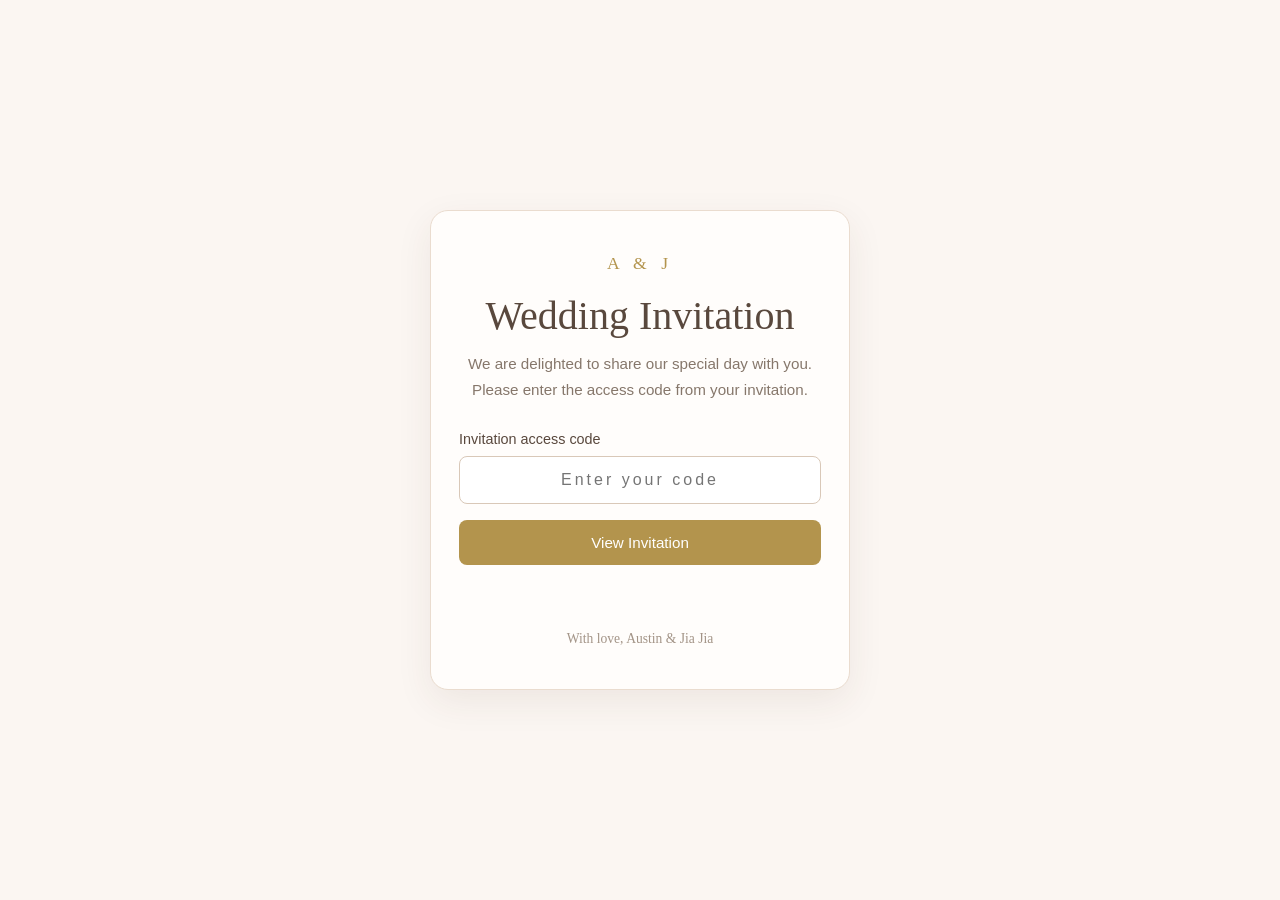
==== index.html @ ab14fff2 "Update index.html" ====
<!DOCTYPE html>
<html lang="en">
<head>
  <meta charset="UTF-8">
  <meta name="viewport" content="width=device-width, initial-scale=1">
  <meta name="robots" content="noindex, nofollow">
  <meta name="referrer" content="no-referrer">
  <title>Wedding Invitation | Austin & Jia Jia</title>

  <style>
    * {
      box-sizing: border-box;
    }

    body {
      margin: 0;
      min-height: 100vh;
      display: grid;
      place-items: center;
      padding: 24px;
      background: #fbf6f2;
      color: #59483d;
      font-family: Georgia, "Times New Roman", serif;
    }

    .login-card {
      width: 100%;
      max-width: 420px;
      padding: 42px 28px;
      text-align: center;
      background: #fffdfb;
      border: 1px solid #eadccf;
      border-radius: 18px;
      box-shadow: 0 12px 36px rgba(80, 55, 40, 0.08);
    }

    .monogram {
      margin-bottom: 18px;
      color: #b3944d;
      font-size: 1.1rem;
      letter-spacing: 5px;
    }

    h1 {
      margin: 0 0 12px;
      font-size: clamp(1.8rem, 7vw, 2.5rem);
      font-weight: normal;
    }

    .subtitle {
      margin: 0 0 28px;
      color: #86776b;
      font-family: Arial, sans-serif;
      font-size: 0.95rem;
      line-height: 1.7;
    }

    label {
      display: block;
      margin-bottom: 9px;
      text-align: left;
      font-family: Arial, sans-serif;
      font-size: 0.9rem;
    }

    input {
      width: 100%;
      padding: 14px;
      border: 1px solid #d9c8b8;
      border-radius: 8px;
      background: #fff;
      color: #45372f;
      font-size: 1rem;
      text-align: center;
      letter-spacing: 3px;
    }

    input:focus {
      outline: 2px solid #b3944d;
      outline-offset: 2px;
    }

    button {
      width: 100%;
      margin-top: 16px;
      padding: 14px;
      border: 0;
      border-radius: 8px;
      background: #b3944d;
      color: white;
      font-size: 0.95rem;
      cursor: pointer;
    }

    button:disabled {
      cursor: wait;
      opacity: 0.65;
    }

    #message {
      min-height: 24px;
      margin: 16px 0 0;
      color: #a33c35;
      font-family: Arial, sans-serif;
      font-size: 0.9rem;
      line-height: 1.5;
    }

    .footer {
      margin-top: 26px;
      color: #a39487;
      font-size: 0.85rem;
    }
  </style>
</head>

<body>
  <main class="login-card">
    <div class="monogram">A &amp; J</div>

    <h1>Wedding Invitation</h1>

    <p class="subtitle">
      We are delighted to share our special day with you.<br>
      Please enter the access code from your invitation.
    </p>

    <form id="loginForm">
      <label for="accessCode">Invitation access code</label>

      <input
        id="accessCode"
        name="code"
        type="password"
        inputmode="text"
        autocomplete="off"
        required
        maxlength="128"
        placeholder="Enter your code"
      >

      <button id="submitButton" type="submit">
        View Invitation
      </button>

      <p id="message" role="alert" aria-live="polite"></p>
    </form>

    <div class="footer">
      With love, Austin &amp; Jia Jia
    </div>
  </main>

  <script>
    const form = document.getElementById("loginForm");
    const input = document.getElementById("accessCode");
    const button = document.getElementById("submitButton");
    const message = document.getElementById("message");

    async function checkExistingSession() {
      try {
        const response = await fetch("/api/me", {
          credentials: "same-origin",
          cache: "no-store"
        });

        if (response.ok) {
          const destination = new URL("/invitation.html", window.location.origin);
destination.searchParams.set("invite", result.inviteId);
window.location.replace(destination.pathname + destination.search);
        }
      } catch {
        // The visitor can still submit their access code.
      }
    }

    form.addEventListener("submit", async (event) => {
      event.preventDefault();

      const code = input.value.trim();

      if (!code) {
        message.textContent = "Please enter your access code.";
        return;
      }

      button.disabled = true;
      button.textContent = "Verifying...";
      message.textContent = "";

      try {
        const response = await fetch("/api/login", {
          method: "POST",
          credentials: "same-origin",
          headers: {
            "Content-Type": "application/json"
          },
          body: JSON.stringify({ code })
        });

        const result = await response.json();

        if (!response.ok) {
          message.textContent =
            result.error || "Unable to verify your code.";
          input.value = "";
          input.focus();
          return;
        }

        window.location.replace("/invitation.html");
      } catch {
        message.textContent =
          "Unable to connect. Please try again.";
      } finally {
        button.disabled = false;
        button.textContent = "View Invitation";
      }
    });

    checkExistingSession();
  </script>
</body>
</html>
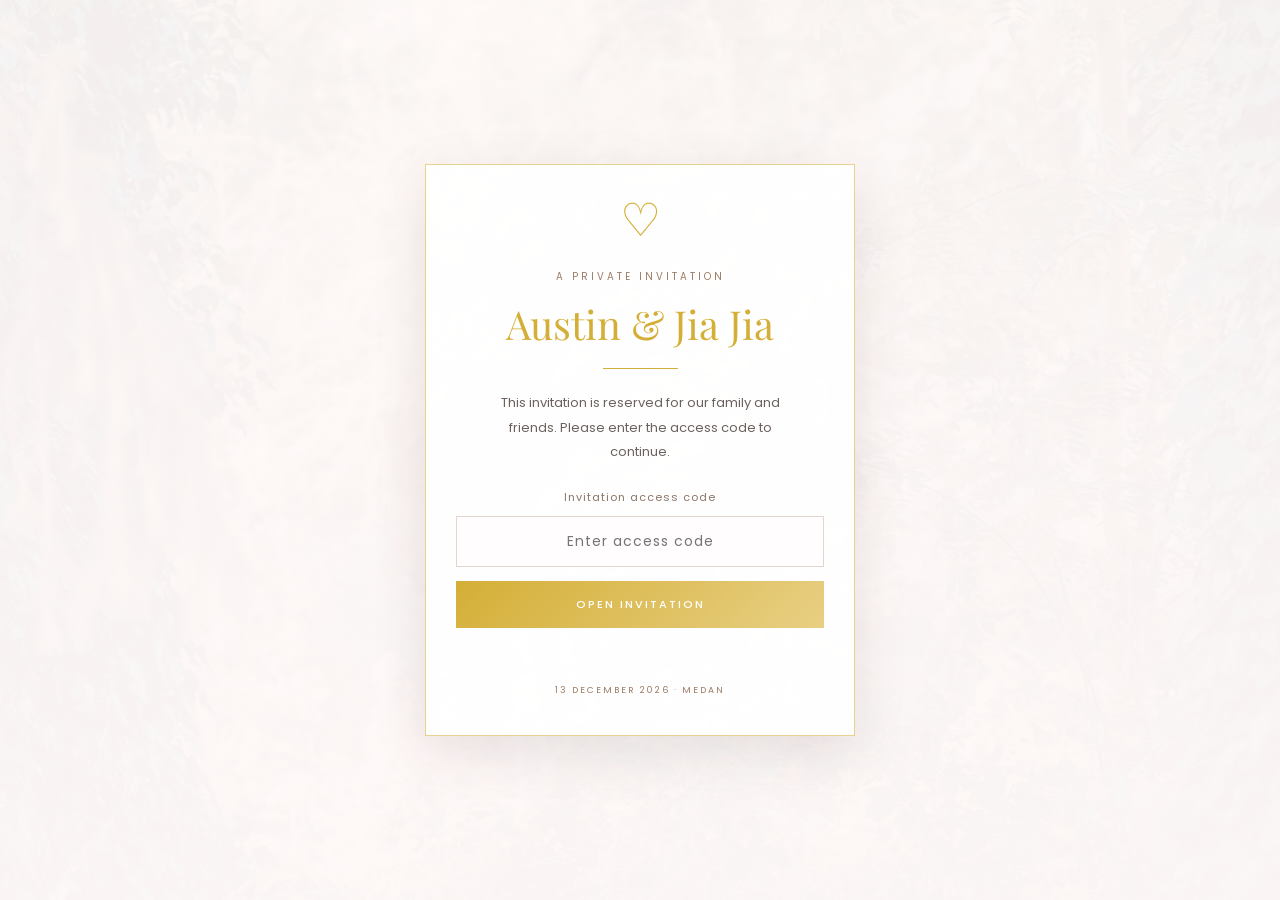
==== commit b2cf28f9: "Update index.html" ====
--- a/index.html
+++ b/index.html
@@ -1,156 +1,289 @@
-
+```html
 <!DOCTYPE html>
 <html lang="en">
 <head>
   <meta charset="UTF-8">
   <meta name="viewport" content="width=device-width, initial-scale=1">
+
   <meta name="robots" content="noindex, nofollow">
   <meta name="referrer" content="no-referrer">
-  <title>Wedding Invitation | Austin & Jia Jia</title>
+
+  <title>Private Wedding Invitation | Austin &amp; Jia Jia</title>
+
+  <!-- Google Fonts -->
+  <link rel="preconnect" href="https://fonts.googleapis.com">
+  <link rel="preconnect" href="https://fonts.gstatic.com" crossorigin>
+
+  <link
+    href="https://fonts.googleapis.com/css2?family=Great+Vibes&family=Playfair+Display:wght@400;500&family=Poppins:wght@400;500&display=swap"
+    rel="stylesheet"
+  >
 
   <style>
     * {
       box-sizing: border-box;
     }
 
+    :root {
+      --gold: #d4af37;
+      --gold-light: #e8cf83;
+    }
+
+    html {
+      min-height: 100%;
+    }
+
     body {
       margin: 0;
       min-height: 100vh;
-      display: grid;
-      place-items: center;
+      font-family: "Poppins", sans-serif;
+      color: #51443e;
+    }
+
+    /* =========================================
+       PRIVATE WEDDING INVITATION GATE
+    ========================================= */
+
+    .access-gate {
+      position: fixed;
+      inset: 0;
+      z-index: 1000000;
+
+      display: flex;
+      align-items: center;
+      justify-content: center;
+
       padding: 24px;
-      background: #fbf6f2;
-      color: #59483d;
-      font-family: Georgia, "Times New Roman", serif;
-    }
-
-    .login-card {
+      overflow-y: auto;
+
+      background:
+        linear-gradient(
+          rgba(255, 248, 249, 0.88),
+          rgba(255, 248, 249, 0.95)
+        ),
+        url("assets/images/bgimg.webp") center / cover no-repeat;
+    }
+
+    .access-card {
       width: 100%;
-      max-width: 420px;
-      padding: 42px 28px;
+      max-width: 430px;
+      padding: 38px 30px;
       text-align: center;
-      background: #fffdfb;
-      border: 1px solid #eadccf;
-      border-radius: 18px;
-      box-shadow: 0 12px 36px rgba(80, 55, 40, 0.08);
-    }
-
-    .monogram {
-      margin-bottom: 18px;
-      color: #b3944d;
-      font-size: 1.1rem;
-      letter-spacing: 5px;
-    }
-
-    h1 {
+
+      background: rgba(255, 255, 255, 0.94);
+      border: 1px solid rgba(212, 175, 55, 0.55);
+      box-shadow: 0 15px 50px rgba(70, 45, 45, 0.12);
+    }
+
+    .access-heart {
+      font-family: "Great Vibes", cursive;
+      color: var(--gold);
+      font-size: 46px;
+      line-height: 1;
+      margin: 0 0 20px;
+    }
+
+    .access-eyebrow {
+      color: #9b7b65;
+      font-size: 10px;
+      letter-spacing: 3px;
       margin: 0 0 12px;
-      font-size: clamp(1.8rem, 7vw, 2.5rem);
-      font-weight: normal;
-    }
-
-    .subtitle {
-      margin: 0 0 28px;
-      color: #86776b;
-      font-family: Arial, sans-serif;
-      font-size: 0.95rem;
-      line-height: 1.7;
-    }
-
-    label {
+    }
+
+    .access-card h1 {
+      font-family: "Playfair Display", serif;
+      color: var(--gold);
+      font-size: clamp(30px, 7vw, 40px);
+      font-weight: 400;
+      margin: 0 0 18px;
+    }
+
+    .access-divider {
+      width: 75px;
+      height: 1px;
+      margin: 0 auto 22px;
+      background: var(--gold);
+    }
+
+    .access-message {
+      max-width: 310px;
+      margin: 0 auto 24px;
+      color: #6b625e;
+      font-size: 13px;
+      line-height: 1.9;
+    }
+
+    .access-label {
       display: block;
-      margin-bottom: 9px;
-      text-align: left;
-      font-family: Arial, sans-serif;
-      font-size: 0.9rem;
-    }
-
-    input {
+      margin-bottom: 10px;
+      color: #8b7669;
+      font-size: 11px;
+      letter-spacing: 1px;
+    }
+
+    #accessCode {
+      display: block;
       width: 100%;
-      padding: 14px;
-      border: 1px solid #d9c8b8;
-      border-radius: 8px;
-      background: #fff;
-      color: #45372f;
-      font-size: 1rem;
+      padding: 14px 12px;
+
+      border: 1px solid #e3d4cc;
+      border-radius: 0;
+
+      background: #fffdfd;
+      color: #51443e;
+
+      font-family: inherit;
+      font-size: 14px;
       text-align: center;
-      letter-spacing: 3px;
-    }
-
-    input:focus {
-      outline: 2px solid #b3944d;
-      outline-offset: 2px;
-    }
-
-    button {
+      letter-spacing: 1px;
+
+      outline: none;
+    }
+
+    #accessCode:focus {
+      border-color: var(--gold);
+      box-shadow: 0 0 0 2px rgba(212, 175, 55, 0.15);
+    }
+
+    .access-button {
       width: 100%;
-      margin-top: 16px;
-      padding: 14px;
-      border: 0;
-      border-radius: 8px;
-      background: #b3944d;
+      margin-top: 14px;
+      padding: 15px 12px;
+
+      border: none;
+      border-radius: 0;
+
+      background: linear-gradient(
+        135deg,
+        var(--gold),
+        var(--gold-light)
+      );
+
       color: white;
-      font-size: 0.95rem;
+      font-family: "Poppins", sans-serif;
+      font-size: 11px;
+      font-weight: 500;
+      letter-spacing: 2px;
+
       cursor: pointer;
-    }
-
-    button:disabled {
+      transition: filter 0.2s ease;
+    }
+
+    .access-button:hover {
+      filter: brightness(1.04);
+    }
+
+    .access-button:disabled {
       cursor: wait;
       opacity: 0.65;
     }
 
     #message {
-      min-height: 24px;
-      margin: 16px 0 0;
-      color: #a33c35;
-      font-family: Arial, sans-serif;
-      font-size: 0.9rem;
+      min-height: 18px;
+      margin: 12px 0 0;
+
+      color: #a33e48;
+      font-size: 12px;
       line-height: 1.5;
     }
 
-    .footer {
-      margin-top: 26px;
-      color: #a39487;
-      font-size: 0.85rem;
+    .access-date {
+      margin: 26px 0 0;
+      color: #9b7b65;
+      font-size: 9px;
+      letter-spacing: 2px;
+    }
+
+    /* Mobile layout */
+
+    @media (max-width: 480px) {
+      .access-gate {
+        padding: 20px;
+      }
+
+      .access-card {
+        padding: 32px 22px;
+      }
+    }
+
+    /* Short screens: allow scrolling if necessary */
+
+    @media (max-height: 560px) {
+      .access-gate {
+        align-items: flex-start;
+      }
     }
   </style>
 </head>
 
 <body>
-  <main class="login-card">
-    <div class="monogram">A &amp; J</div>
-
-    <h1>Wedding Invitation</h1>
-
-    <p class="subtitle">
-      We are delighted to share our special day with you.<br>
-      Please enter the access code from your invitation.
-    </p>
-
-    <form id="loginForm">
-      <label for="accessCode">Invitation access code</label>
-
-      <input
-        id="accessCode"
-        name="code"
-        type="password"
-        inputmode="text"
-        autocomplete="off"
-        required
-        maxlength="128"
-        placeholder="Enter your code"
-      >
-
-      <button id="submitButton" type="submit">
-        View Invitation
-      </button>
-
-      <p id="message" role="alert" aria-live="polite"></p>
-    </form>
-
-    <div class="footer">
-      With love, Austin &amp; Jia Jia
+
+  <!-- =========================================
+       PRIVATE INVITATION GATE
+  ========================================== -->
+
+  <main id="accessGate" class="access-gate">
+    <div class="access-card">
+
+      <p class="access-heart">♡</p>
+
+      <p class="access-eyebrow">
+        A PRIVATE INVITATION
+      </p>
+
+      <h1>Austin &amp; Jia Jia</h1>
+
+      <div class="access-divider"></div>
+
+      <p class="access-message">
+        This invitation is reserved for our family
+        and friends. Please enter the access code
+        to continue.
+      </p>
+
+      <form id="loginForm">
+
+        <label for="accessCode" class="access-label">
+          Invitation access code
+        </label>
+
+        <input
+          id="accessCode"
+          name="code"
+          type="password"
+          inputmode="text"
+          autocomplete="off"
+          maxlength="128"
+          placeholder="Enter access code"
+          required
+        >
+
+        <button
+          id="submitButton"
+          type="submit"
+          class="access-button"
+        >
+          OPEN INVITATION
+        </button>
+
+        <p
+          id="message"
+          role="alert"
+          aria-live="polite"
+        ></p>
+
+      </form>
+
+      <p class="access-date">
+        13 DECEMBER 2026 · MEDAN
+      </p>
+
     </div>
   </main>
+
+  <!-- =========================================
+       LOGIN AND SESSION HANDLING
+  ========================================== -->
 
   <script>
     const form = document.getElementById("loginForm");
@@ -158,68 +291,113 @@
     const button = document.getElementById("submitButton");
     const message = document.getElementById("message");
 
+    /*
+     * Check whether the visitor already has
+     * a valid authenticated session.
+     */
     async function checkExistingSession() {
       try {
         const response = await fetch("/api/me", {
+          method: "GET",
           credentials: "same-origin",
           cache: "no-store"
         });
 
-        if (response.ok) {
-          const destination = new URL("/invitation.html", window.location.origin);
-destination.searchParams.set("invite", result.inviteId);
-window.location.replace(destination.pathname + destination.search);
+        if (!response.ok) {
+          return;
         }
+
+        const result = await response.json();
+
+        if (result.inviteId) {
+          const destination = new URL(
+            "/invitation.html",
+            window.location.origin
+          );
+
+          destination.searchParams.set(
+            "invite",
+            result.inviteId
+          );
+
+          window.location.replace(
+            destination.pathname + destination.search
+          );
+        }
+
       } catch {
-        // The visitor can still submit their access code.
-      }
-    }
-
+        // If session checking fails, the visitor
+        // can still enter their access code.
+      }
+    }
+
+    /*
+     * Verify the invitation access code.
+     */
     form.addEventListener("submit", async (event) => {
       event.preventDefault();
 
       const code = input.value.trim();
 
       if (!code) {
-        message.textContent = "Please enter your access code.";
+        message.textContent =
+          "Please enter your access code.";
         return;
       }
 
       button.disabled = true;
-      button.textContent = "Verifying...";
+      button.textContent = "VERIFYING...";
       message.textContent = "";
 
       try {
         const response = await fetch("/api/login", {
           method: "POST",
           credentials: "same-origin",
+
           headers: {
             "Content-Type": "application/json"
           },
-          body: JSON.stringify({ code })
+
+          body: JSON.stringify({
+            code: code
+          })
         });
 
         const result = await response.json();
 
         if (!response.ok) {
           message.textContent =
-            result.error || "Unable to verify your code.";
+            result.error ||
+            "Unable to verify your code.";
+
           input.value = "";
           input.focus();
+
           return;
         }
 
+        /*
+         * Keep the successful-login redirect
+         * consistent with your existing login flow.
+         */
         window.location.replace("/invitation.html");
+
       } catch {
         message.textContent =
           "Unable to connect. Please try again.";
+
       } finally {
         button.disabled = false;
-        button.textContent = "View Invitation";
+        button.textContent = "OPEN INVITATION";
       }
     });
 
+    /*
+     * Run session check when the page loads.
+     */
     checkExistingSession();
   </script>
+
 </body>
 </html>
+```
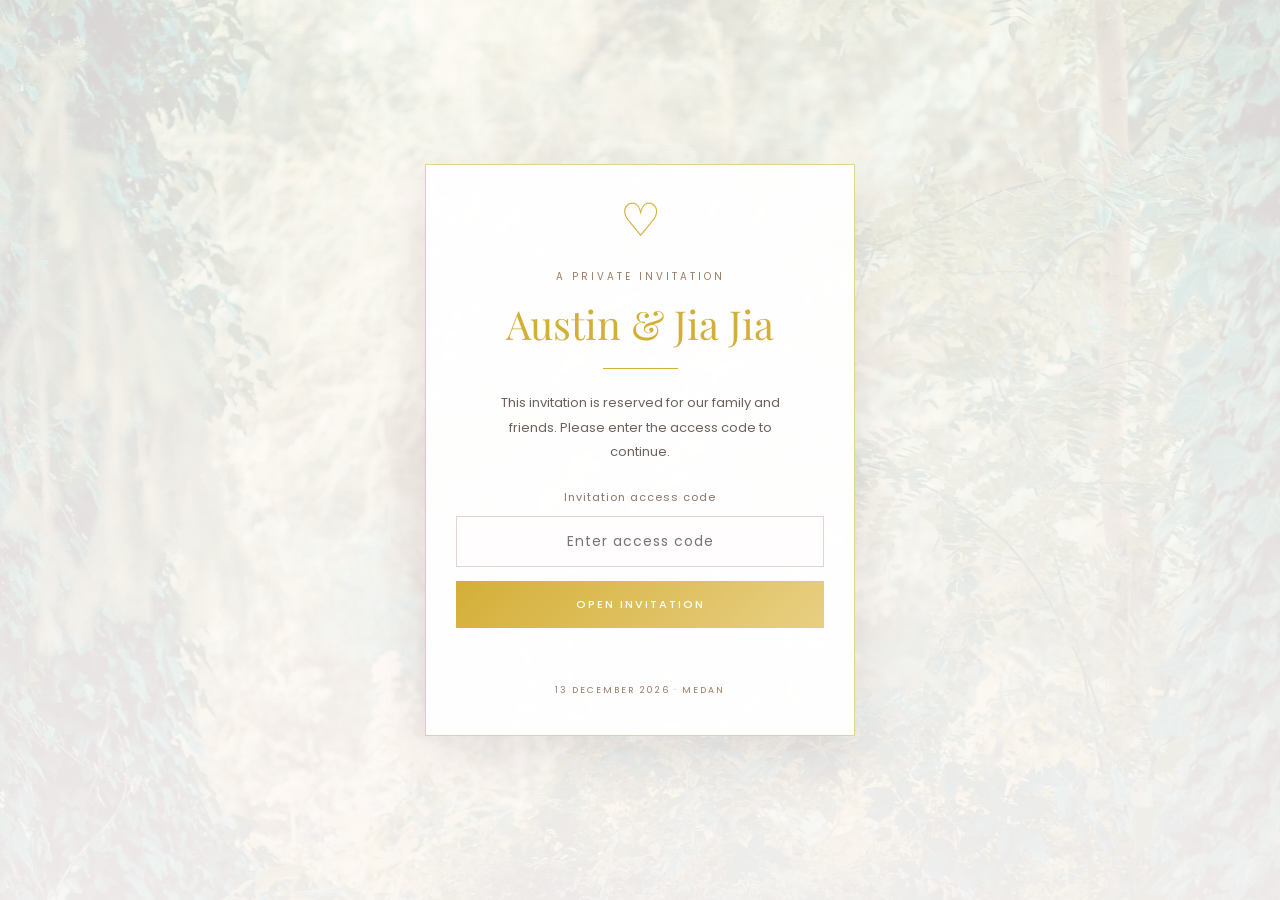
==== commit 4a01dc45: "Update index.html" ====
--- a/index.html
+++ b/index.html
@@ -1,4 +1,3 @@
-```html
 <!DOCTYPE html>
 <html lang="en">
 <head>
@@ -58,8 +57,8 @@
 
       background:
         linear-gradient(
-          rgba(255, 248, 249, 0.88),
-          rgba(255, 248, 249, 0.95)
+          rgba(255, 248, 249, 0.60),
+          rgba(255, 248, 249, 0.82)
         ),
         url("assets/images/bgimg.webp") center / cover no-repeat;
     }
@@ -400,4 +399,3 @@
 
 </body>
 </html>
-```
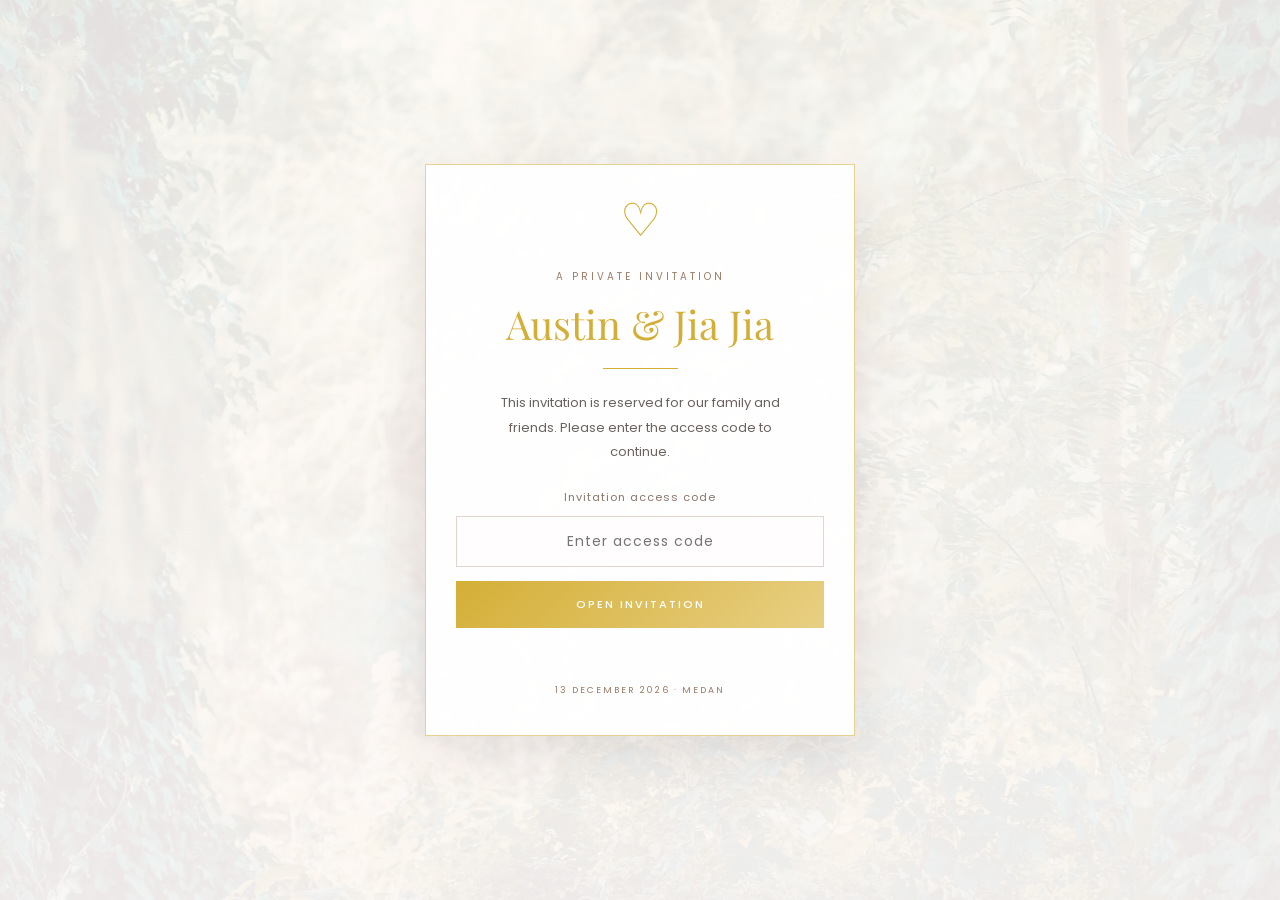
==== commit e2eae0b6: "Update index.html" ====
--- a/index.html
+++ b/index.html
@@ -57,7 +57,7 @@
 
       background:
         linear-gradient(
-          rgba(255, 248, 249, 0.60),
+          rgba(255, 248, 249, 0.72),
           rgba(255, 248, 249, 0.82)
         ),
         url("assets/images/bgimg.webp") center / cover no-repeat;
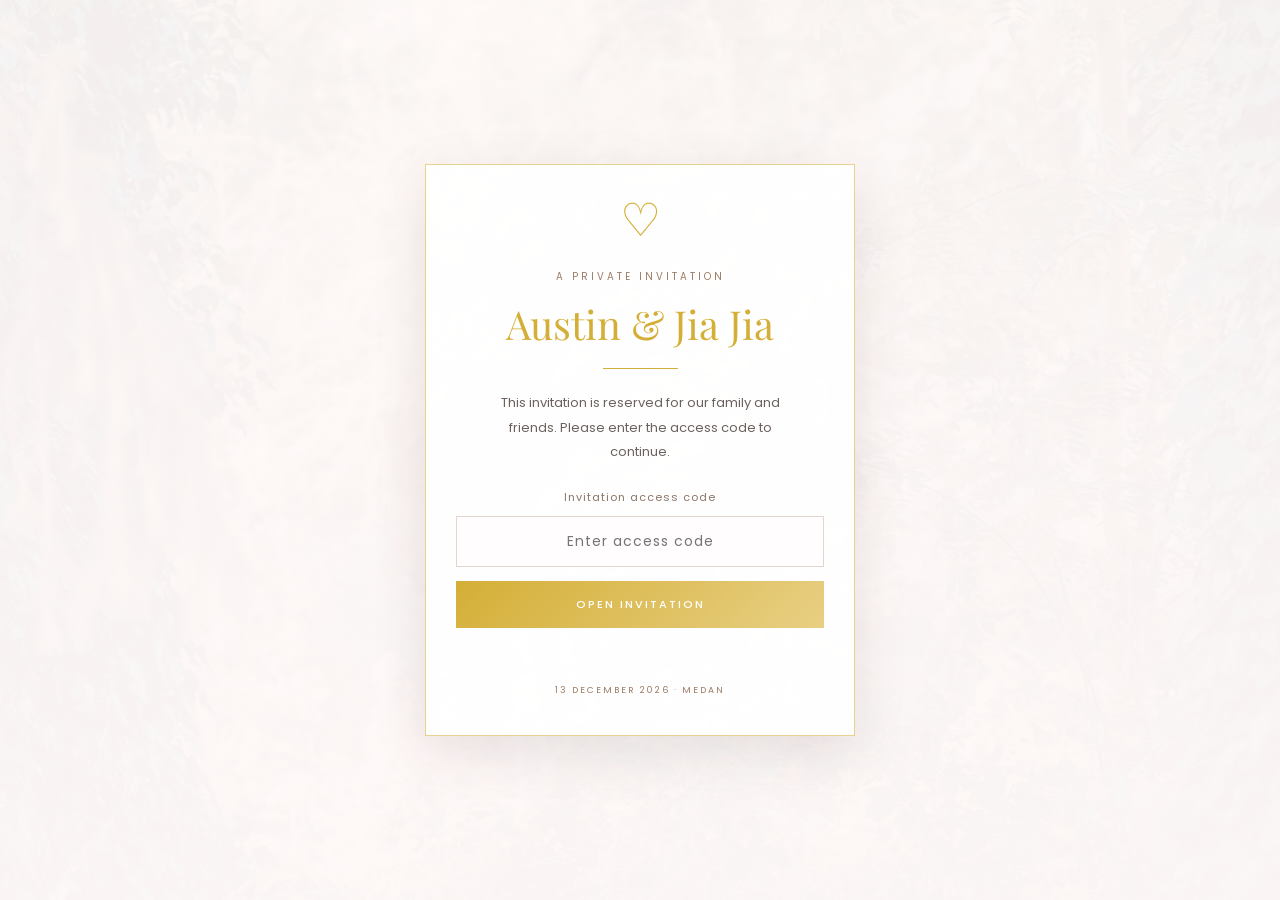
==== commit 94f4d030: "Update index.html" ====
--- a/index.html
+++ b/index.html
@@ -57,8 +57,8 @@
 
       background:
         linear-gradient(
-          rgba(255, 248, 249, 0.72),
-          rgba(255, 248, 249, 0.82)
+          rgba(255, 248, 249, 0.88),
+          rgba(255, 248, 249, 0.95)
         ),
         url("assets/images/bgimg.webp") center / cover no-repeat;
     }
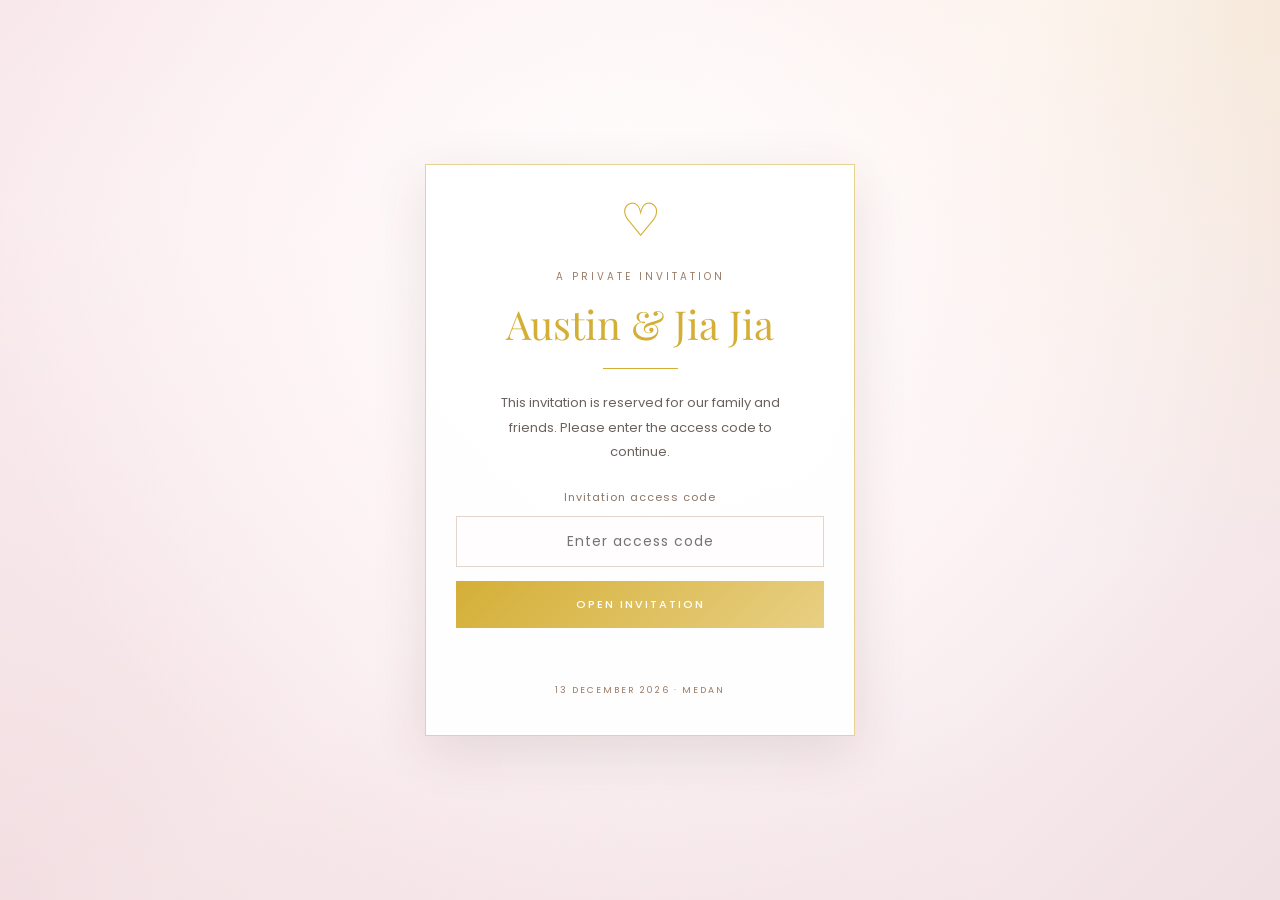
==== commit 4e9c8ace: "Update index.html" ====
--- a/index.html
+++ b/index.html
@@ -44,24 +44,39 @@
     ========================================= */
 
     .access-gate {
-      position: fixed;
-      inset: 0;
-      z-index: 1000000;
-
-      display: flex;
-      align-items: center;
-      justify-content: center;
-
-      padding: 24px;
-      overflow-y: auto;
-
-      background:
+    position: fixed;
+    inset: 0;
+    z-index: 1000000;
+    display: flex;
+    align-items: center;
+    justify-content: center;
+    padding: 24px;
+    overflow-y: auto;
+
+    background:
+        radial-gradient(
+            ellipse at 50% 30%,
+            rgba(255, 255, 255, 0.95) 0%,
+            rgba(255, 248, 249, 0.65) 35%,
+            transparent 72%
+        ),
+        radial-gradient(
+            ellipse at 0% 100%,
+            rgba(226, 190, 196, 0.42) 0%,
+            transparent 55%
+        ),
+        radial-gradient(
+            ellipse at 100% 0%,
+            rgba(212, 175, 55, 0.13) 0%,
+            transparent 45%
+        ),
         linear-gradient(
-          rgba(255, 248, 249, 0.88),
-          rgba(255, 248, 249, 0.95)
-        ),
-        url("assets/images/bgimg.webp") center / cover no-repeat;
-    }
+            135deg,
+            #f8e8eb 0%,
+            #fff8f9 48%,
+            #f0dfe3 100%
+        );
+}
 
     .access-card {
       width: 100%;
